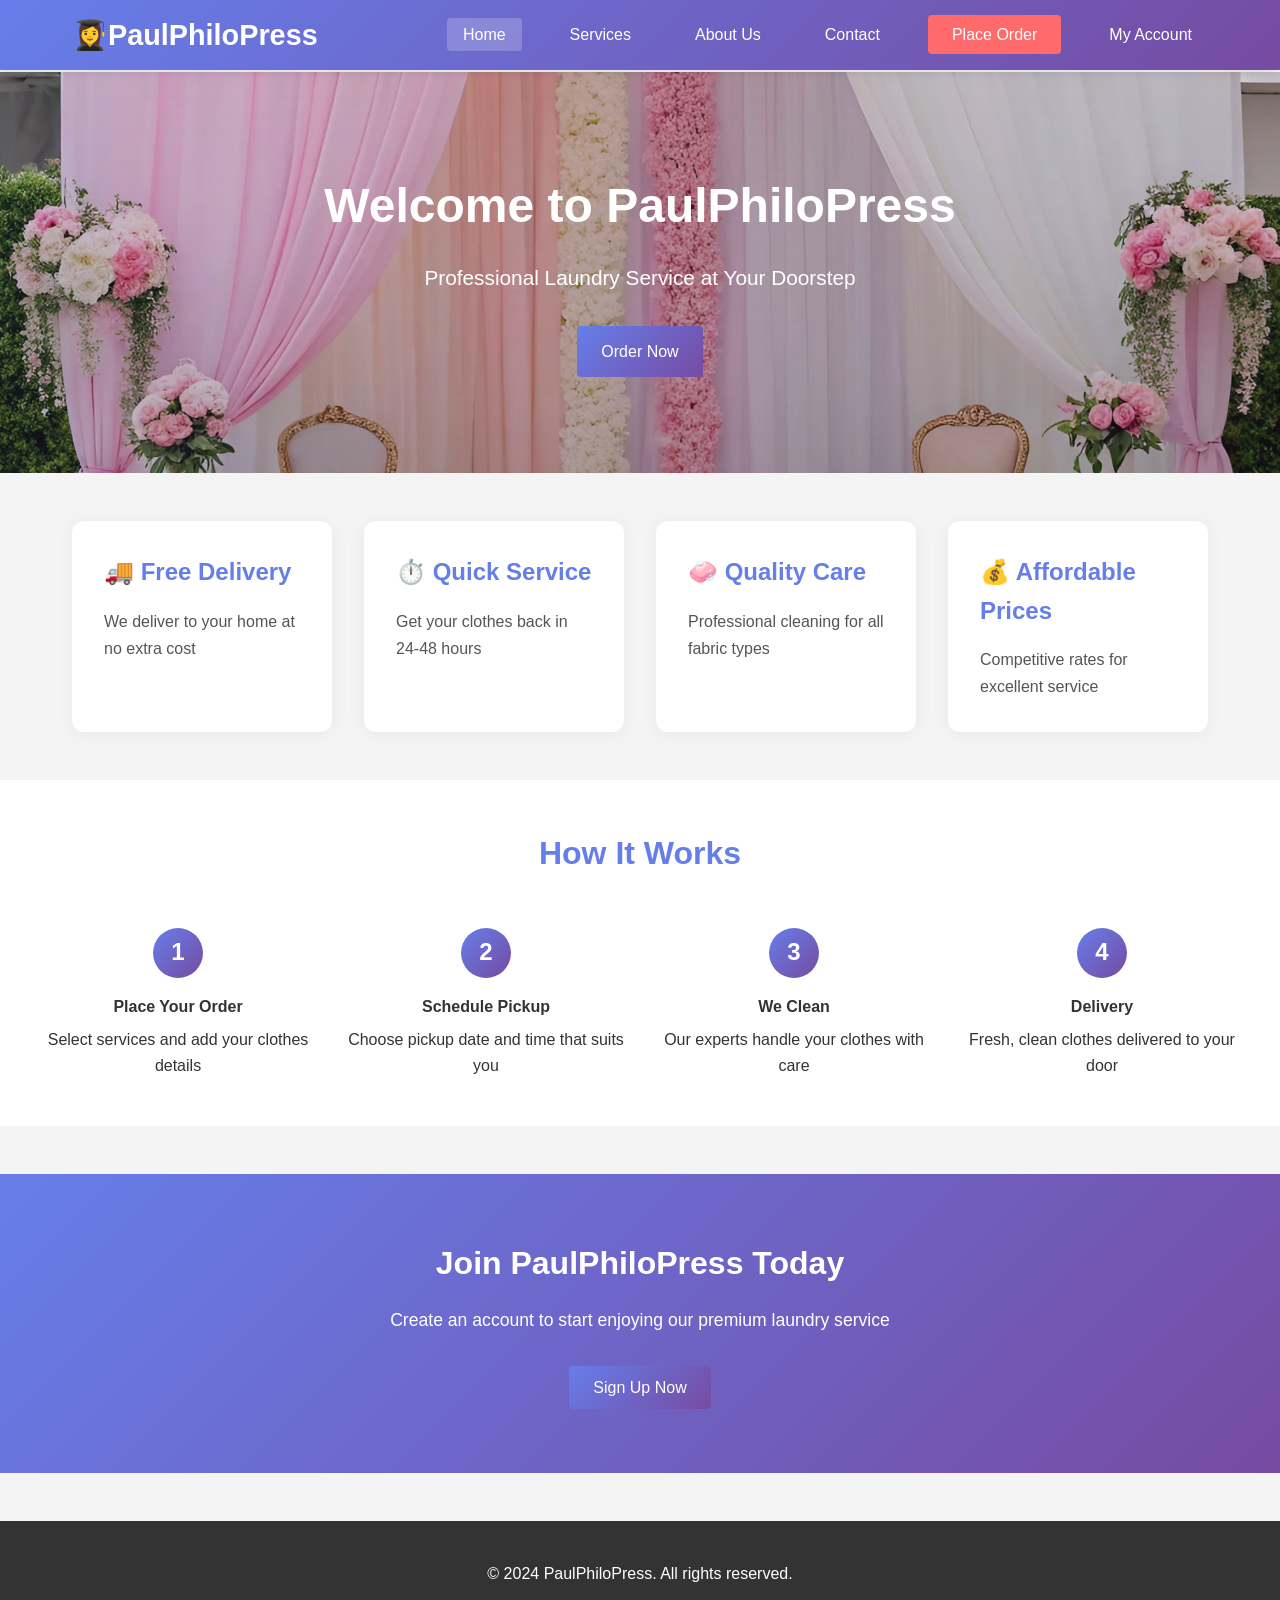
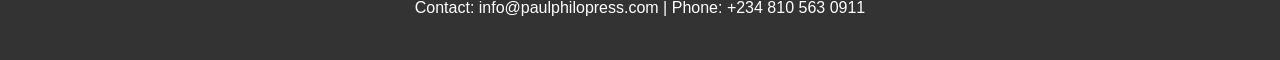
==== index.html @ 22a26404 "my first commit on may 2026" ====
<!DOCTYPE html>
<html lang="en">

<head>
    <meta charset="UTF-8">
    <meta name="viewport" content="width=device-width, initial-scale=1.0">
    <title>PaulPhiloPress - Laundry Service</title>
    <link rel="stylesheet" href="styles.css">
</head>

<body>
    <!-- Navigation: top site navigation with responsive hamburger -->
    <nav class="navbar">
        <div class="nav-container">
            <div class="logo">👩‍🎓PaulPhiloPress</div>
            <div class="hamburger" id="hamburger" role="button" tabindex="0" aria-controls="navMenu"
                aria-expanded="false">
                <span></span>
                <span></span>
                <span></span>
            </div>
            <ul class="nav-menu" id="navMenu" aria-hidden="true">
                <li><a href="index.html" class="active">Home</a></li>
                <li><a href="services.html">Services</a></li>
                <li><a href="about.html">About Us</a></li>
                <li><a href="contact.html">Contact</a></li>
                <li><a href="order.html" class="btn-order">Place Order</a></li>
                <li><a href="account.html">My Account</a></li>
                <li><a href="/admin">Admin</a></li>
            </ul>
        </div>
    </nav>

    <!-- Hero Section: main marketing CTA (centered on desktop) -->
    <section class="hero">
        <div class="hero-ad" id="heroAd" aria-hidden="true"></div>
        <div class="hero-content">
            <h1>Welcome to PaulPhiloPress</h1>
            <p>Professional Laundry Service at Your Doorstep</p>
            <a href="order.html" class="btn btn-primary">Order Now</a>
        </div>
    </section>

    <!-- Features Section: highlight core benefits in responsive cards -->
    <section class="features">
        <div class="feature-card">
            <h3>🚚 Free Delivery</h3>
            <p>We deliver to your home at no extra cost</p>
        </div>
        <div class="feature-card">
            <h3>⏱️ Quick Service</h3>
            <p>Get your clothes back in 24-48 hours</p>
        </div>
        <div class="feature-card">
            <h3>🧼 Quality Care</h3>
            <p>Professional cleaning for all fabric types</p>
        </div>
        <div class="feature-card">
            <h3>💰 Affordable Prices</h3>
            <p>Competitive rates for excellent service</p>
        </div>
    </section>

    <!-- How It Works -->
    <section class="how-it-works">
        <h2>How It Works</h2>
        <div class="steps">
            <div class="step">
                <div class="step-number">1</div>
                <h4>Place Your Order</h4>
                <p>Select services and add your clothes details</p>
            </div>
            <div class="step">
                <div class="step-number">2</div>
                <h4>Schedule Pickup</h4>
                <p>Choose pickup date and time that suits you</p>
            </div>
            <div class="step">
                <div class="step-number">3</div>
                <h4>We Clean</h4>
                <p>Our experts handle your clothes with care</p>
            </div>
            <div class="step">
                <div class="step-number">4</div>
                <h4>Delivery</h4>
                <p>Fresh, clean clothes delivered to your door</p>
            </div>
        </div>
    </section>

    <!-- User Registration Section: opens a centered modal signup form -->
    <section class="registration-section">
        <h2>Join PaulPhiloPress Today</h2>
        <p>Create an account to start enjoying our premium laundry service</p>
        <button class="btn btn-primary" onclick="openRegisterModal()">Sign Up Now</button>
    </section>

    <!-- Registration Modal -->
    <!-- Registration Modal (hidden by default)
         - `id="registerModal"` is used by JS to open/close the modal.
         - The modal uses centered flex layout and `max-height` + `overflow-y`
           so the form scrolls on small screens while staying visible.
    -->
    <div id="registerModal" class="modal" style="display:none;">
        <div class="modal-content">
            <span class="close" onclick="closeRegisterModal()">&times;</span>
            <h2>Create Your Account</h2>
            <!-- Signup form: fields are validated in `handleRegistration` -->
            <form id="registerForm">
                <div class="form-group">
                    <label>Username</label>
                    <input type="text" id="username" required>
                </div>
                <div class="form-group">
                    <label>Email</label>
                    <input type="email" id="email" required>
                </div>
                <div class="form-group">
                    <label>Phone</label>
                    <input type="tel" id="phone" required>
                </div>
                <div class="form-group">
                    <label>Profile Picture</label>
                    <input type="file" id="profilePic" accept="image/*">
                </div>
                <div class="form-group">
                    <label>Address</label>
                    <textarea id="address" rows="3" required></textarea>
                </div>
                <!-- Submit triggers client-side account creation saved to localStorage -->
                <button type="submit" class="btn btn-primary" style="width: 100%;">Create Account</button>
            </form>
        </div>
    </div>

    <!-- Footer -->
    <footer class="footer">
        <p>&copy; 2024 PaulPhiloPress. All rights reserved.</p>
        <p>Contact: info@paulphilopress.com | Phone: +234 810 563 0911</p>
    </footer>

    <script src="script.js"></script>
</body>

</html>
---- styles.css ----
/* styles.css - Main stylesheet for CleanPress
   Sections:
   - Global resets and typography
   - Navigation and responsive menu
   - Hero, features, and content sections
   - Forms, modals, and responsive breakpoints
*/
/* Global Styles */
* {
    margin: 0;
    padding: 0;
    box-sizing: border-box;
}

body {
    font-family: 'Segoe UI', Tahoma, Geneva, Verdana, sans-serif;
    line-height: 1.6;
    scroll-behavior: smooth;
    -webkit-font-smoothing: antialiased;
    color: #333;
    background-color: #f4f4f4;
    /* reserve space for the fixed navbar so page content isn't hidden */
    padding-top: 72px;
}

@media (max-width: 900px) {
    html, body {
        overflow-x: hidden;
    }

    body {
        scrollbar-width: none;
    }

    body::-webkit-scrollbar {
        width: 0;
        height: 0;
    }
}

/* Navigation */
.navbar {
    background: linear-gradient(135deg, #667eea 0%, #764ba2 100%);
    padding: 0.75rem 0;
    position: fixed;
    top: 0;
    left: 0;
    right: 0;
    z-index: 1000;
    box-shadow: 0 2px 10px rgba(0, 0, 0, 0.1);
    transition: padding 240ms ease, box-shadow 240ms ease, backdrop-filter 240ms ease, background-color 240ms ease;
    -webkit-backdrop-filter: blur(0);
    backdrop-filter: blur(0);
}

/* Navbar state when page is scrolled */
.navbar.scrolled {
    padding: 0.45rem 0;
    box-shadow: 0 6px 20px rgba(0, 0, 0, 0.14);
    -webkit-backdrop-filter: blur(6px);
    backdrop-filter: blur(6px);
    background-color: rgba(118, 75, 162, 0.92);
}

/* Subtle content effect when navbar is scrolled - hero content responds */
body.nav-scrolled .hero {
    transform: translateY(6px) scale(0.998);
    filter: brightness(0.975) blur(0.2px);
    transition: transform 320ms cubic-bezier(.2,.8,.2,1), filter 320ms ease;
}

.nav-container {
    max-width: 1200px;
    margin: 0 auto;
    display: flex;
    justify-content: space-between;
    align-items: center;
    padding: 0 2rem;
}

.logo {
    font-size: 1.8rem;
    font-weight: bold;
    color: white;
}

.nav-menu {
    display: flex;
    list-style: none;
    gap: 2rem;
}

.nav-menu a {
    color: white;
    text-decoration: none;
    transition: opacity 0.3s;
    padding: 0.5rem 1rem;
    border-radius: 4px;
}

.nav-menu a:hover,
.nav-menu a.active {
    background-color: rgba(255, 255, 255, 0.2);
}

.btn-order {
    background-color: #ff6b6b;
    padding: 0.7rem 1.5rem !important;
}

.btn-order:hover {
    background-color: #ff5252;
}

/* Buttons */
.btn {
    display: inline-block;
    padding: 0.8rem 1.5rem;
    border: none;
    border-radius: 4px;
    cursor: pointer;
    text-decoration: none;
    transition: all 0.3s;
    font-size: 1rem;
}

.btn-primary {
    background: linear-gradient(135deg, #667eea 0%, #764ba2 100%);
    color: white;
}

.btn-primary:hover {
    transform: translateY(-2px);
    box-shadow: 0 4px 12px rgba(102, 126, 234, 0.4);
}

/* Hero Section */
.hero {
    background: linear-gradient(135deg, #667eea 0%, #764ba2 100%);
    color: white;
    padding: 6rem 2rem;
    text-align: center;
    position: relative;
    overflow: hidden;
}

.hero-content h1 {
    font-size: 3rem;
    margin-bottom: 1rem;
}

.hero-content {
    position: relative;
    z-index: 2;
}

/* Animated hero advert behind the content */
.hero-ad {
    position: absolute;
    inset: 0;
    z-index: 0;
    pointer-events: none;
    background: linear-gradient(120deg, rgba(255,255,255,0.02), rgba(0,0,0,0.03));
    overflow: hidden;
}

.hero-ad::after {
    content: "";
    position: absolute;
    inset: 0;
    /* subtle gradient overlay to keep text legible on all screens */
    background: linear-gradient(180deg, rgba(0,0,0,0.10), rgba(0,0,0,0.20));
    pointer-events: none;
}

/* Slides used for crossfade carousel */
.hero-ad .slide {
    position: absolute;
    inset: 0;
    background-repeat: no-repeat;
    background-size: cover;
    background-position: center center;
    opacity: 0;
    transform: scale(1);
    transition: opacity 800ms ease, transform 1200ms ease;
    will-change: opacity, transform;
}

.hero-ad .slide.active {
    opacity: 0.9;
    transform: scale(1.02);
}

/* If no image is available, fall back to an animated gradient */
.hero-ad:empty {
    background-image: linear-gradient(120deg, rgba(255,255,255,0.06), rgba(0,0,0,0.06));
    animation: gradient-move 8s ease-in-out infinite;
}

@keyframes bg-pan {
    0% { background-position: 0% 50%; }
    50% { background-position: 100% 50%; }
    100% { background-position: 0% 50%; }
}

@keyframes gradient-move {
    0% { background-position: 0% 50%; }
    50% { background-position: 100% 50%; }
    100% { background-position: 0% 50%; }
}

/* Ensure hero advert is visible and well-scaled on tablet/mobile */
@media (max-width: 768px) {
    .hero-ad {
        opacity: 0.62;
        animation-duration: 14s;
        background-position: 50% 40%;
        background-size: cover;
    }

    .hero {
        padding: 4.5rem 1rem;
    }

    .hero-content h1 {
        font-size: 2.2rem;
    }
}

@media (max-width: 480px) {
    .hero-ad {
        opacity: 0.72;
        animation-duration: 10s;
        background-position: 50% 35%;
        background-size: cover;
    }

    .hero-content p {
        font-size: 1rem;
    }
}

.hero-content p {
    font-size: 1.3rem;
    margin-bottom: 2rem;
}

/* Features Section */
.features {
    max-width: 1200px;
    margin: 3rem auto;
    display: grid;
    grid-template-columns: repeat(auto-fit, minmax(250px, 1fr));
    gap: 2rem;
    padding: 0 2rem;
}

.feature-card {
    background: white;
    padding: 2rem;
    border-radius: 12px;
    box-shadow: 0 2px 20px rgba(0, 0, 0, 0.05);
    transition: transform 0.3s, box-shadow 0.3s;
}

.feature-card:hover {
    transform: translateY(-5px);
    box-shadow: 0 10px 24px rgba(0, 0, 0, 0.08);
}

.feature-card h3 {
    font-size: 1.5rem;
    margin-bottom: 1rem;
    color: #667eea;
}

.feature-card p {
    color: #555;
    line-height: 1.7;
}

.hamburger {
    display: none;
    flex-direction: column;
    justify-content: center;
    align-items: center;
    cursor: pointer;
    gap: 5px;
    width: 38px;
    height: 32px;
    padding: 6px;
    background: rgba(0, 0, 0, 0.35);
    border-radius: 10px;
    border: 1px solid rgba(255, 255, 255, 0.2);
    box-shadow: 0 2px 10px rgba(0, 0, 0, 0.2);
}

.hamburger:hover,
.hamburger:focus {
    background: rgba(0, 0, 0, 0.55);
}

.hamburger span {
    display: block;
    width: 100%;
    height: 3px;
    background-color: white;
    border-radius: 3px;
    transition: transform 0.3s ease, opacity 0.3s ease, background-color 0.3s ease;
    transform-origin: center;
}

.hamburger.active span:nth-child(1) {
    transform: translateY(8px) rotate(45deg);
}

.hamburger.active span:nth-child(2) {
    opacity: 0;
    transform: translateX(-10px);
}

.hamburger.active span:nth-child(3) {
    transform: translateY(-8px) rotate(-45deg);
}

/* How It Works */
.how-it-works {
    background: white;
    padding: 3rem 2rem;
    margin: 2rem 0;
}

.how-it-works h2 {
    text-align: center;
    font-size: 2rem;
    margin-bottom: 3rem;
    color: #667eea;
}

.steps {
    max-width: 1200px;
    margin: 0 auto;
    display: grid;
    grid-template-columns: repeat(auto-fit, minmax(200px, 1fr));
    gap: 2rem;
}

.step {
    text-align: center;
}

.step-number {
    width: 50px;
    height: 50px;
    background: linear-gradient(135deg, #667eea 0%, #764ba2 100%);
    color: white;
    border-radius: 50%;
    display: flex;
    align-items: center;
    justify-content: center;
    font-size: 1.5rem;
    font-weight: bold;
    margin: 0 auto 1rem;
}

.step h4 {
    margin-bottom: 0.5rem;
    color: #333;
}

/* Services Page */
.services-page {
    max-width: 1200px;
    margin: 0 auto;
    padding: 3rem 2rem;
}

.services-page h1 {
    text-align: center;
    font-size: 2.5rem;
    margin-bottom: 3rem;
    color: #667eea;
}

.services-grid {
    display: grid;
    grid-template-columns: repeat(auto-fit, minmax(300px, 1fr));
    gap: 2rem;
    margin-bottom: 3rem;
}

.service-item {
    background: white;
    padding: 2rem;
    border-radius: 8px;
    box-shadow: 0 2px 8px rgba(0, 0, 0, 0.1);
    transition: transform 0.3s;
}

.service-item:hover {
    transform: translateY(-5px);
}

.service-item h3 {
    font-size: 1.3rem;
    margin-bottom: 0.5rem;
    color: #667eea;
}

.service-item .price {
    font-size: 1.5rem;
    font-weight: bold;
    color: #ff6b6b;
    margin-bottom: 1rem;
}

.service-item ul {
    list-style-position: inside;
    color: #666;
    margin-top: 1rem;
}

.service-item li {
    margin-bottom: 0.5rem;
}

.service-categories {
    max-width: 900px;
    margin: 0 auto 3rem;
    text-align: center;
}

.service-categories h2 {
    font-size: 2rem;
    margin-bottom: 1.5rem;
    color: #333;
}

.category-table {
    width: 80%;
    border-collapse: collapse;
    margin: 0 auto;
}

.category-table th,
.category-table td {
    padding: 1rem 1.25rem;
    border: 1px solid #e2e8f0;
}

.category-table th {
    background: rgba(102, 118, 234, 0.1);
    color: #2d3748;
    font-weight: 700;
}

.category-table td {
    color: #4a5568;
}

.category-table td:first-child {
    text-align: left;
}

.category-table td:last-child {
    text-align: right;
}

.category-table tbody tr:not(:last-child) td {
    padding-bottom: 1.25rem;
}

.cta-section {
    text-align: center;
    padding: 3rem;
    background: linear-gradient(135deg, #667eea 0%, #764ba2 100%);
    color: white;
    border-radius: 8px;
}

.cta-section h2 {
    font-size: 2rem;
    margin-bottom: 1.5rem;
}

/* Order Page */
.order-page {
    max-width: 1200px;
    margin: 0 auto;
    padding: 3rem 2rem;
}

.order-page h1 {
    text-align: center;
    font-size: 2.5rem;
    margin-bottom: 3rem;
    color: #667eea;
}

.order-container {
    display: grid;
    grid-template-columns: 2fr 1fr;
    gap: 2rem;
}

.order-form {
    background: white;
    padding: 2rem;
    border-radius: 8px;
    box-shadow: 0 2px 8px rgba(0, 0, 0, 0.1);
}

.order-form h2 {
    font-size: 1.5rem;
    margin-top: 2rem;
    margin-bottom: 1.5rem;
    color: #667eea;
    border-bottom: 2px solid #667eea;
    padding-bottom: 0.5rem;
}

.order-form h2:first-child {
    margin-top: 0;
}

.form-group {
    margin-bottom: 1.5rem;
}

.form-group label {
    display: block;
    margin-bottom: 0.5rem;
    font-weight: 600;
    color: #333;
}

.form-group input,
.form-group select,
.form-group textarea {
    width: 100%;
    padding: 0.8rem;
    border: 1px solid #ddd;
    border-radius: 4px;
    font-family: inherit;
    font-size: 1rem;
}

.form-group input:focus,
.form-group select:focus,
.form-group textarea:focus {
    outline: none;
    border-color: #667eea;
    box-shadow: 0 0 5px rgba(102, 126, 234, 0.3);
}

.form-group.checkbox {
    display: flex;
    align-items: center;
    gap: 0.5rem;
}

.form-group.checkbox input {
    width: auto;
    margin: 0;
}

.form-group.checkbox label {
    margin: 0;
}

.form-row {
    display: grid;
    grid-template-columns: repeat(3, 1fr);
    gap: 1rem;
}

.estimated-cost {
    background: #f0f0f0;
    padding: 1rem;
    border-radius: 4px;
    text-align: center;
    margin: 1rem 0;
}

.estimated-cost h3 {
    color: #667eea;
    font-size: 1.3rem;
}

.btn-submit {
    width: 100%;
    padding: 1rem;
    font-size: 1.1rem;
    font-weight: bold;
    margin-top: 1rem;
}

hr {
    border: none;
    border-top: 1px solid #eee;
    margin: 2rem 0;
}

/* Order Summary */
.order-summary {
    background: white;
    padding: 2rem;
    border-radius: 8px;
    box-shadow: 0 2px 8px rgba(0, 0, 0, 0.1);
    height: fit-content;
    position: sticky;
    top: 100px;
}

.order-summary h2 {
    font-size: 1.3rem;
    margin-bottom: 1.5rem;
    color: #667eea;
    border-bottom: 2px solid #667eea;
    padding-bottom: 0.5rem;
}

.summary-item {
    display: flex;
    justify-content: space-between;
    padding: 0.8rem 0;
    border-bottom: 1px solid #eee;
}

.summary-item.total {
    font-weight: bold;
    font-size: 1.2rem;
    border-bottom: none;
    border-top: 2px solid #667eea;
    padding-top: 1rem;
    margin-top: 1rem;
}

.summary-dates {
    margin-top: 1.5rem;
    padding-top: 1rem;
    border-top: 1px solid #eee;
}

.summary-dates p {
    margin-bottom: 0.5rem;
    font-size: 0.9rem;
}

/* Footer */
.footer {
    background-color: #333;
    color: white;
    text-align: center;
    padding: 2rem;
    margin-top: 3rem;
}

.footer p {
    margin: 0.5rem 0;
}

/* Registration Section */
.registration-section {
    background: linear-gradient(135deg, #667eea 0%, #764ba2 100%);
    color: white;
    padding: 4rem 2rem;
    text-align: center;
    margin: 3rem 0;
}

.registration-section h2 {
    font-size: 2rem;
    margin-bottom: 1rem;
}

.registration-section p {
    font-size: 1.1rem;
    margin-bottom: 2rem;
}

/* Modal Styles */
.modal {
    position: fixed;
    z-index: 1000;
    left: 0;
    top: 0;
    width: 100%;
    height: 100%;
    background-color: rgba(0, 0, 0, 0.4);
    display: flex;
    align-items: center;
    justify-content: center;
}

.modal-content {
    background-color: white;
    padding: 2rem;
    border-radius: 8px;
    box-shadow: 0 4px 20px rgba(0, 0, 0, 0.3);
    width: 90%;
    max-width: 500px;
    max-height: 90vh;
    overflow-y: auto;
}

.modal-content h2 {
    color: #667eea;
    margin-bottom: 1.5rem;
}

.close {
    color: #aaa;
    float: right;
    font-size: 2rem;
    font-weight: bold;
    cursor: pointer;
    transition: color 0.3s;
}

.close:hover,
.close:focus {
    color: black;
}

.modal-content .form-group {
    margin-bottom: 1.5rem;
}

.modal {
    display: none;
}

@media (max-width: 900px) {
    .nav-menu {
        position: absolute;
        top: 100%;
        right: 0;
        left: 0;
        background: linear-gradient(135deg, #5b6ae8 0%, #6951c5 100%);
        flex-direction: column;
        align-items: stretch;
        gap: 0;
        padding: 1rem 1.5rem 1.5rem;
        display: none;
    }

    .nav-menu.active {
        display: flex;
    }

    .nav-menu a {
        padding: 0.9rem 1rem;
        border-radius: 8px;
    }

    .hamburger {
        display: flex;
    }

    .nav-container {
        flex-wrap: wrap;
        gap: 1rem;
    }
}

@media (max-width: 768px) {
    .hero {
        padding: 4rem 1rem;
    }

    .hero-content h1 {
        font-size: 2.2rem;
    }

    .hero-content p {
        font-size: 1.1rem;
    }

    .features,
    .steps,
    .order-container,
    .form-row {
        grid-template-columns: 1fr;
    }

    .order-page,
    .services-page,
    .registration-section {
        padding: 2rem 1rem;
    }

    .registration-section {
        border-radius: 12px;
        padding: 2rem 1.2rem;
    }
}

@media (max-width: 480px) {
    .logo {
        font-size: 1.5rem;
    }

    .btn,
    .btn-primary,
    .btn-order {
        width: 100%;
    }

    .hero {
        padding: 3rem 0.8rem;
    }

    .hero-content h1 {
        font-size: 1.9rem;
    }

    .hero-content p {
        font-size: 1rem;
    }

    .feature-card,
    .step,
    .order-form,
    .order-summary,
    .service-item {
        padding: 1.5rem;
    }

    .nav-menu a {
        padding: 0.9rem 0.8rem;
    }

    .modal-content {
        padding: 1.5rem;
    }
}


.modal-content .form-group input,
.modal-content .form-group textarea {
    width: 100%;
    padding: 0.8rem;
    border: 1px solid #ddd;
    border-radius: 4px;
    font-family: inherit;
    font-size: 1rem;
}

.modal-content .form-group input:focus,
.modal-content .form-group textarea:focus {
    outline: none;
    border-color: #667eea;
    box-shadow: 0 0 5px rgba(102, 126, 234, 0.3);
}

/* Responsive Design */
@media (max-width: 1024px) {
    .nav-menu {
        gap: 1rem;
    }
    
    .nav-menu a {
        padding: 0.4rem 0.7rem;
        font-size: 0.85rem;
    }
}

@media (max-width: 768px) {
    /* Navigation */
    .hamburger {
        display: flex;
    }
    
    .nav-menu {
        position: absolute;
        top: 60px;
        left: 0;
        width: 100%;
        background: linear-gradient(135deg, #667eea 0%, #764ba2 100%);
        flex-direction: column;
        gap: 0;
        max-height: 0;
        overflow: hidden;
        transition: max-height 0.3s ease-out;
    }
    
    .nav-menu.active {
        max-height: 500px;
    }
    
    .nav-menu li {
        border-bottom: 1px solid rgba(255, 255, 255, 0.1);
    }
    
    .nav-menu a {
        display: block;
        padding: 1rem;
        font-size: 1rem;
        white-space: normal;
    }
    
    /* Hero Section */
    .hero {
        padding: 3rem 1rem;
    }
    
    .hero-content h1 {
        font-size: 1.8rem;
        margin-bottom: 0.5rem;
    }
    
    .hero-content p {
        font-size: 1rem;
        margin-bottom: 1.5rem;
    }
    
    /* Features */
    .features {
        grid-template-columns: 1fr;
        gap: 1rem;
        margin: 1.5rem auto;
        padding: 0 1rem;
    }
    
    .feature-card {
        padding: 1.5rem;
    }
    
    /* Steps */
    .steps {
        grid-template-columns: 1fr 1fr;
        gap: 1rem;
    }

/* Utility: hide scrollbars while preserving scroll behavior
   - Applied for small screens via media query below
   - Also available via the `hide-scrollbar` class (used when JS detects Windows)
*/
.hide-scrollbar {
    -ms-overflow-style: none; /* IE and Edge */
    scrollbar-width: none; /* Firefox */
}
.hide-scrollbar::-webkit-scrollbar {
    display: none; /* Chrome, Safari, Opera */
    width: 0;
    height: 0;
}

/* Hide scrollbars on small screens but keep scrolling available */
@media (max-width: 900px) {
    html, body, .table-container, .admin-container, .modal-content {
        -ms-overflow-style: none;
        scrollbar-width: none;
    }

    html::-webkit-scrollbar,
    body::-webkit-scrollbar,
    .table-container::-webkit-scrollbar,
    .admin-container::-webkit-scrollbar,
    .modal-content::-webkit-scrollbar {
        display: none;
        width: 0;
        height: 0;
    }
}
    
    .step-number {
        width: 40px;
        height: 40px;
        font-size: 1.2rem;
    }
    
    /* Forms */
    .form-row {
        grid-template-columns: 1fr;
        gap: 0.8rem;
    }
    
    .order-container {
        grid-template-columns: 1fr;
        gap: 1.5rem;
    }
    
    .order-summary {
        position: static;
    }
    
    /* Account Grid */
    .account-grid {
        grid-template-columns: 1fr;
        gap: 1.5rem;
    }
    
    .stats-grid {
        grid-template-columns: 1fr;
        gap: 1rem;
    }
    
    /* Admin Container */
    .admin-container {
        grid-template-columns: 1fr;
        gap: 1rem;
        margin: 1rem;
    }
    
    /* Tables */
    table {
        font-size: 0.85rem;
    }
    
    table th,
    table td {
        padding: 8px;
    }
    
    /* Contact Grid */
    .contact-grid {
        grid-template-columns: 1fr;
        gap: 1.5rem;
    }
    
    /* Team Grid */
    .team-grid,
    .values-grid {
        grid-template-columns: 1fr;
        gap: 1rem;
    }
    
    /* About Grid */
    .about-section {
        padding: 1.5rem;
        margin-bottom: 1.5rem;
    }
    
    .about-section h2 {
        font-size: 1.5rem;
    }
    
    /* Modal */
    .modal-content {
        width: 95%;
        max-width: 100%;
        padding: 1.5rem;
    }
    
    .modal-content h2 {
        font-size: 1.3rem;
    }
    
    /* Footer */
    .footer {
        padding: 1rem;
    }
    
    .footer p {
        font-size: 0.9rem;
    }
}

@media (max-width: 480px) {
    .nav-container {
        padding: 0 0.5rem;
    }
    
    .logo {
        font-size: 1.3rem;
    }
    
    /* Hero */
    .hero {
        padding: 2rem 1rem;
    }
    
    .hero-content h1 {
        font-size: 1.5rem;
    }
    
    .hero-content p {
        font-size: 0.95rem;
    }
    
    .btn {
        padding: 0.6rem 1rem;
        font-size: 0.9rem;
    }
    
    /* Headings */
    h1 {
        font-size: 1.5rem;
    }
    
    h2 {
        font-size: 1.3rem;
    }
    
    h3 {
        font-size: 1.1rem;
    }
    
    /* Forms */
    .form-group input,
    .form-group select,
    .form-group textarea {
        padding: 0.6rem;
        font-size: 16px;
    }
    
    /* Steps */
    .steps {
        grid-template-columns: 1fr;
    }
    
    /* Cards */
    .stat-card,
    .profile-card,
    .about-section,
    .contact-form,
    .info-card {
        padding: 1rem;
    }
    
    /* Tables */
    table {
        font-size: 0.75rem;
    }
    
    table th,
    table td {
        padding: 5px;
    }
    
    .table-title {
        font-size: 1rem;
        padding: 1rem;
    }
    
    /* Order Item */
    .order-item,
    .payment-item {
        flex-direction: column;
        gap: 0.8rem;
    }
    
    .order-status,
    .payment-info {
        width: 100%;
    }
    
    /* Registration Section */
    .registration-section {
        padding: 2rem 1rem;
    }
    
    .registration-section h2 {
        font-size: 1.3rem;
    }
    
    .registration-section p {
        font-size: 0.95rem;
    }
}

/* High DPI / High Resolution Displays */
@media (-webkit-min-device-pixel-ratio: 2), (min-resolution: 192dpi) {
    body {
        -webkit-font-smoothing: antialiased;
        -moz-osx-font-smoothing: grayscale;
    }
}

/* Touch Devices */
@media (hover: none) and (pointer: coarse) {
    .btn,
    button,
    a,
    input,
    select,
    textarea {
        min-height: 44px;
    }
    
    .nav-menu a,
    .btn {
        padding: 0.8rem 1rem;
    }
}
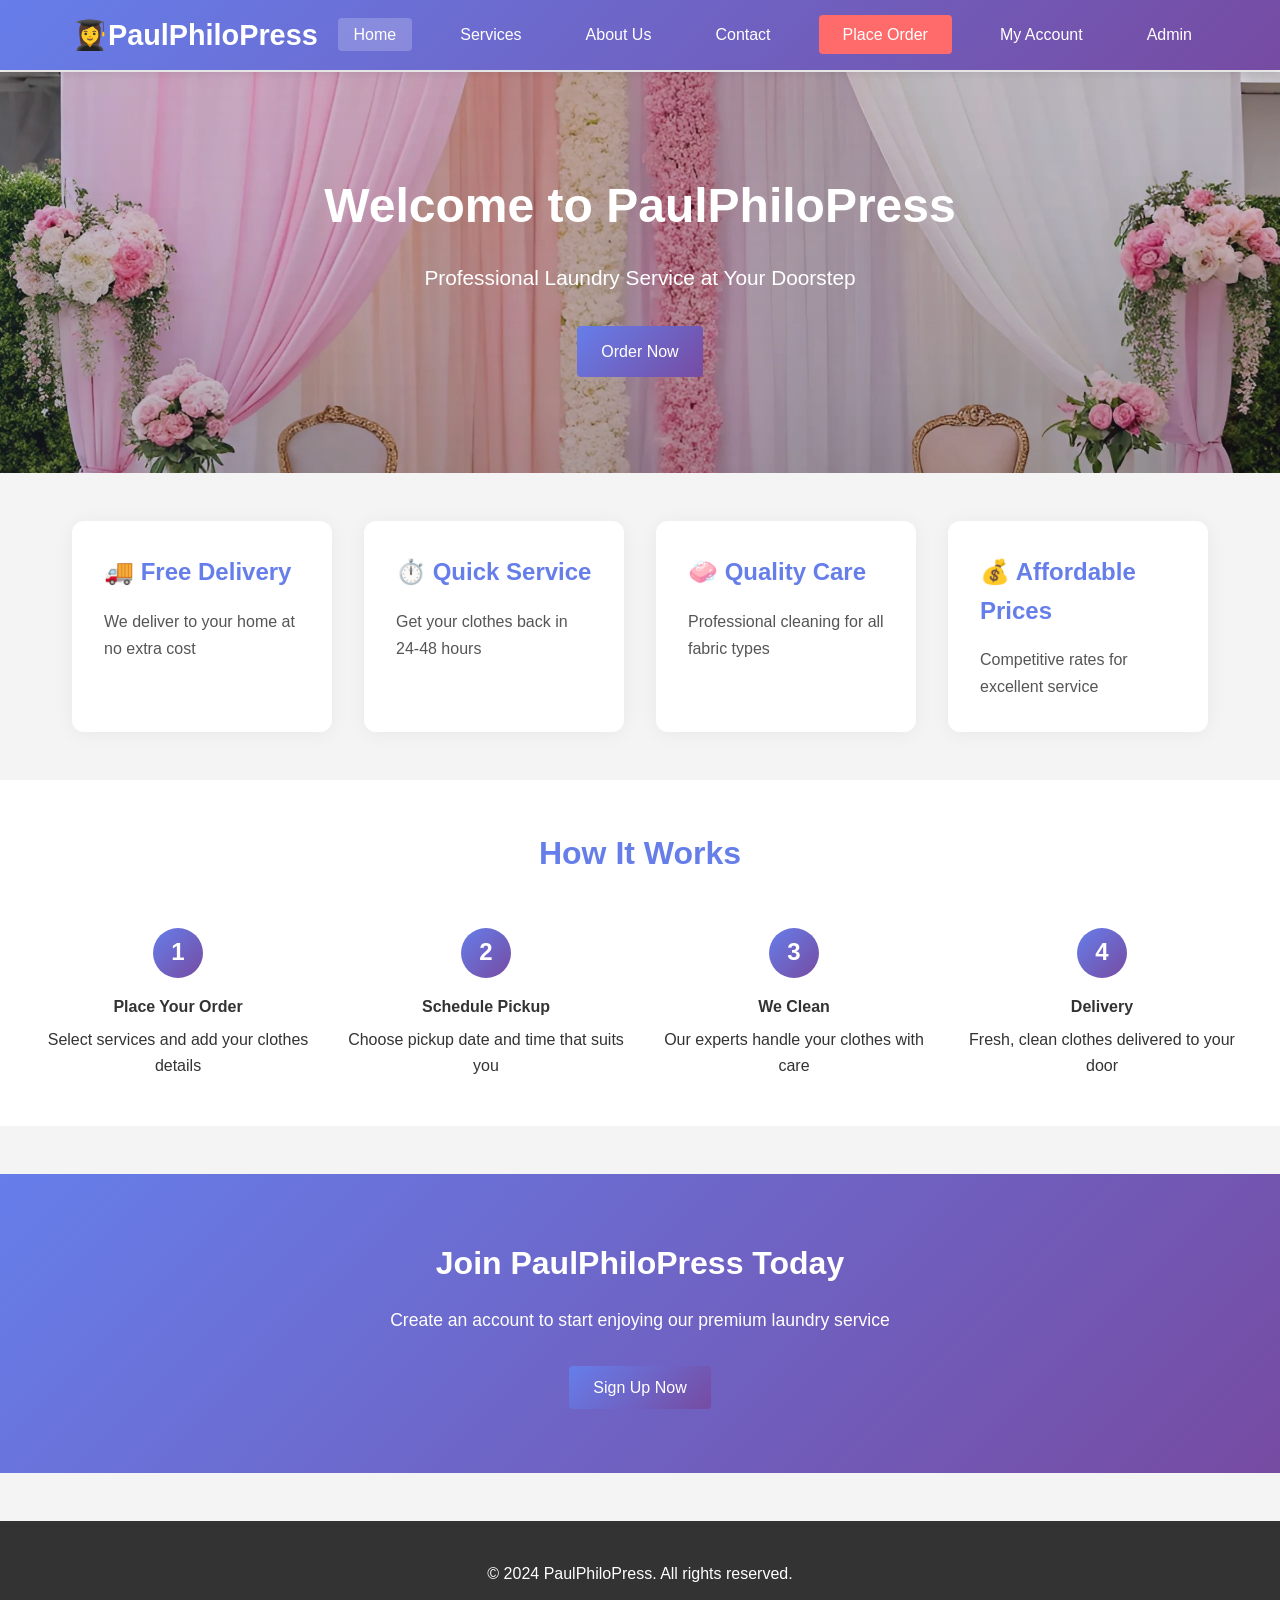
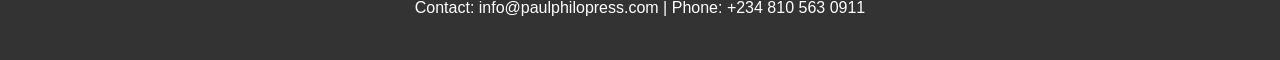
==== commit 68a702e2: "commit my updated" ====
--- a/index.html
+++ b/index.html
@@ -20,13 +20,13 @@
                 <span></span>
             </div>
             <ul class="nav-menu" id="navMenu" aria-hidden="true">
-                <li><a href="index.html" class="active">Home</a></li>
-                <li><a href="services.html">Services</a></li>
-                <li><a href="about.html">About Us</a></li>
-                <li><a href="contact.html">Contact</a></li>
-                <li><a href="order.html" class="btn-order">Place Order</a></li>
-                <li><a href="account.html">My Account</a></li>
-                <li><a href="/admin">Admin</a></li>
+                <li><a href="https://paulsoja1.github.io/Laundry-app/" class="active">Home</a></li>
+                <li><a href="https://paulsoja1.github.io/Laundry-app/services.html">Services</a></li>
+                <li><a href="https://paulsoja1.github.io/Laundry-app/about.html">About Us</a></li>
+                <li><a href="https://paulsoja1.github.io/Laundry-app/contact.html">Contact</a></li>
+                <li><a href="https://paulsoja1.github.io/Laundry-app/order.html" class="btn-order">Place Order</a></li>
+                <li><a href="https://paulsoja1.github.io/Laundry-app/account.html">My Account</a></li>
+                <li><a href="https://paulsoja1.github.io/Laundry-app/admin.html">Admin</a></li>
             </ul>
         </div>
     </nav>
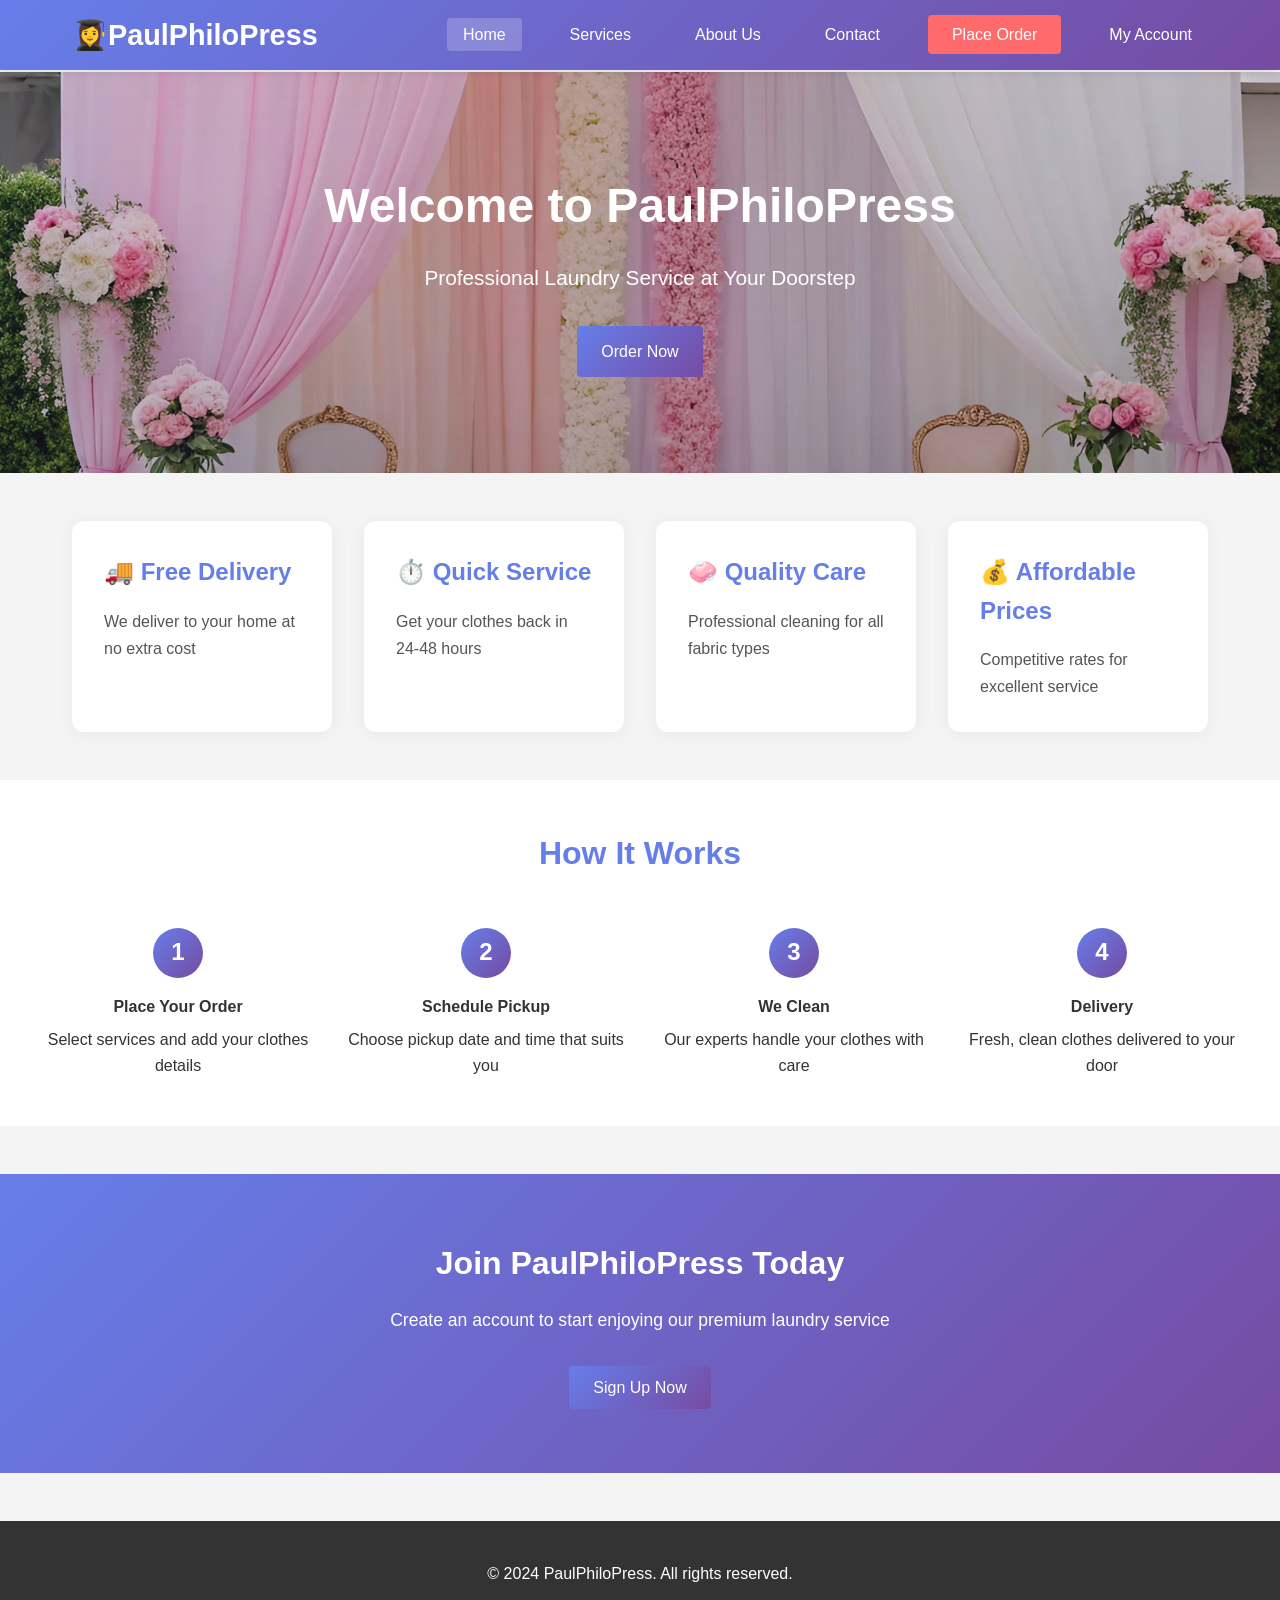
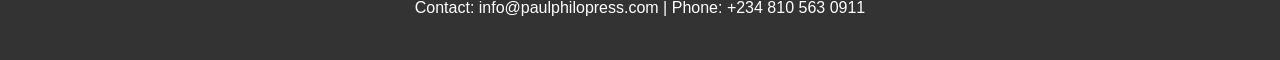
==== commit 187cd541: "second modification" ====
--- a/index.html
+++ b/index.html
@@ -26,7 +26,7 @@
                 <li><a href="https://paulsoja1.github.io/Laundry-app/contact.html">Contact</a></li>
                 <li><a href="https://paulsoja1.github.io/Laundry-app/order.html" class="btn-order">Place Order</a></li>
                 <li><a href="https://paulsoja1.github.io/Laundry-app/account.html">My Account</a></li>
-                <li><a href="https://paulsoja1.github.io/Laundry-app/admin.html">Admin</a></li>
+                
             </ul>
         </div>
     </nav>
